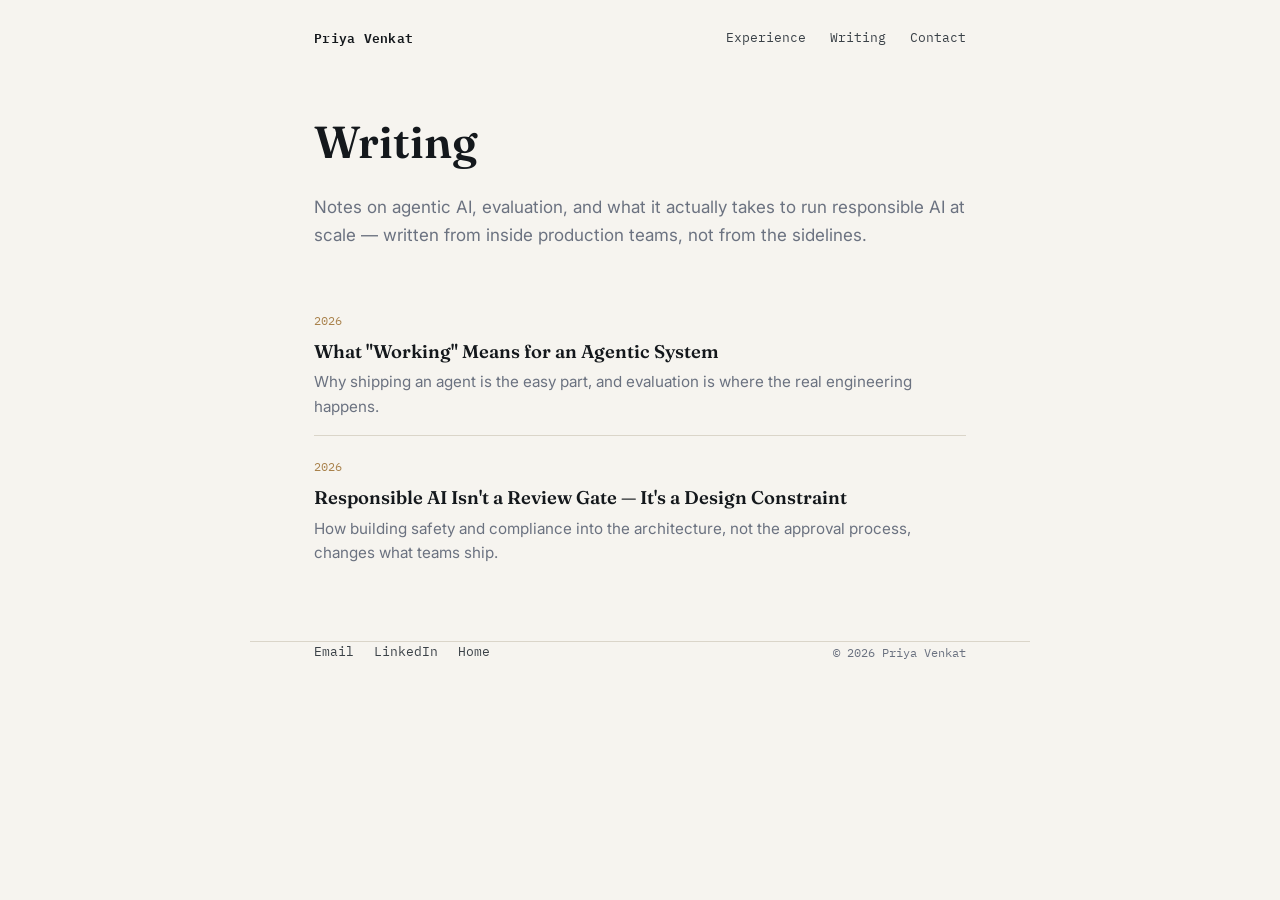
==== blog/index.html @ 78ccdc3c "Initial site" ====
<!DOCTYPE html>
<html lang="en">
<head>
<meta charset="UTF-8">
<meta name="viewport" content="width=device-width, initial-scale=1.0">
<title>Writing — Priya Venkat</title>
<meta name="description" content="Notes on agentic AI, evaluation, and responsible AI practice from Priya Venkat.">
<link rel="preconnect" href="https://fonts.googleapis.com">
<link rel="preconnect" href="https://fonts.gstatic.com" crossorigin>
<link href="https://fonts.googleapis.com/css2?family=Fraunces:opsz,wght@9..144,500;9..144,600&family=Inter:wght@400;500;600&family=IBM+Plex+Mono:wght@400;500&display=swap" rel="stylesheet">
<link rel="stylesheet" href="../css/style.css">
</head>
<body>

<nav class="site-nav">
  <a class="mark" href="/"><strong>Priya Venkat</strong></a>
  <div class="links">
    <a href="/#experience">Experience</a>
    <a href="/blog/">Writing</a>
    <a href="/#contact">Contact</a>
  </div>
</nav>

<main class="wrap">
  <section class="blog-hero">
    <h1>Writing</h1>
    <p>Notes on agentic AI, evaluation, and what it actually takes to run responsible AI at scale — written from inside production teams, not from the sidelines.</p>
  </section>

  <section class="post-list">
    <div class="writing-list">
      <a class="post-link" href="evaluating-agentic-systems.html">
        <span class="p-date">2026</span>
        <h3>What "Working" Means for an Agentic System</h3>
        <p>Why shipping an agent is the easy part, and evaluation is where the real engineering happens.</p>
      </a>
      <a class="post-link" href="responsible-ai-at-scale.html">
        <span class="p-date">2026</span>
        <h3>Responsible AI Isn't a Review Gate — It's a Design Constraint</h3>
        <p>How building safety and compliance into the architecture, not the approval process, changes what teams ship.</p>
      </a>
    </div>
  </section>
</main>

<footer class="wrap">
  <div class="foot-row">
    <div class="links">
      <a href="mailto:priyav.sub@gmail.com">Email</a>
      <a href="https://www.linkedin.com/in/priya26" target="_blank" rel="noopener">LinkedIn</a>
      <a href="/">Home</a>
    </div>
    <span class="copy">© 2026 Priya Venkat</span>
  </div>
</footer>

</body>
</html>
---- css/style.css ----
/* ==========================================================================
   Priya Venkat — personal site
   Design tokens
   ========================================================================== */

:root {
  --ink: #14181C;
  --ink-soft: #3A4147;
  --paper: #F6F4EF;
  --paper-raised: #FFFFFF;
  --ledger: #2F6F5E;
  --ledger-deep: #204F42;
  --brass: #A9824C;
  --line: #DAD5C9;
  --muted: #6B7280;

  --display: "Fraunces", Georgia, serif;
  --body: "Inter", -apple-system, BlinkMacSystemFont, "Segoe UI", sans-serif;
  --mono: "IBM Plex Mono", ui-monospace, Menlo, monospace;

  --max-w: 780px;
  --edge: clamp(24px, 6vw, 64px);
}

@media (prefers-color-scheme: dark) {
  /* Intentionally not auto-switching to dark mode — the ledger-on-paper
     concept depends on the warm paper ground. Kept light across devices. */
}

* { box-sizing: border-box; }

html {
  scroll-behavior: smooth;
}

@media (prefers-reduced-motion: reduce) {
  html { scroll-behavior: auto; }
  * { animation-duration: 0.001ms !important; transition-duration: 0.001ms !important; }
}

body {
  margin: 0;
  background: var(--paper);
  color: var(--ink);
  font-family: var(--body);
  font-size: 17px;
  line-height: 1.6;
  -webkit-font-smoothing: antialiased;
}

a {
  color: var(--ledger-deep);
  text-decoration-thickness: 1px;
  text-underline-offset: 3px;
}
a:hover { color: var(--brass); }

a:focus-visible,
button:focus-visible {
  outline: 2px solid var(--ledger);
  outline-offset: 3px;
}

img { max-width: 100%; display: block; }

.wrap {
  max-width: var(--max-w);
  margin: 0 auto;
  padding: 0 var(--edge);
}

/* ---------- Nav ---------- */

.site-nav {
  padding: 28px var(--edge) 0;
  max-width: var(--max-w);
  margin: 0 auto;
  display: flex;
  justify-content: space-between;
  align-items: center;
}

.site-nav .mark {
  font-family: var(--mono);
  font-size: 13px;
  letter-spacing: 0.02em;
  color: var(--muted);
  text-decoration: none;
}
.site-nav .mark strong { color: var(--ink); font-weight: 600; }

.site-nav .links {
  display: flex;
  gap: 24px;
  font-family: var(--mono);
  font-size: 13px;
}
.site-nav .links a {
  color: var(--ink-soft);
  text-decoration: none;
  border-bottom: 1px solid transparent;
}
.site-nav .links a:hover {
  color: var(--ledger-deep);
  border-bottom-color: var(--ledger);
}

/* ---------- Hero ---------- */

.hero {
  padding: 64px 0 40px;
}

.hero .eyebrow {
  font-family: var(--mono);
  font-size: 13px;
  color: var(--ledger-deep);
  letter-spacing: 0.04em;
  margin: 0 0 18px;
  display: flex;
  align-items: center;
  gap: 10px;
}
.hero .eyebrow::before {
  content: "";
  width: 22px;
  height: 1px;
  background: var(--brass);
  display: inline-block;
}

.hero h1 {
  font-family: var(--display);
  font-weight: 600;
  font-size: clamp(2.4rem, 6vw, 3.6rem);
  line-height: 1.05;
  letter-spacing: -0.01em;
  margin: 0 0 20px;
}

.hero .role {
  font-size: 1.15rem;
  color: var(--ink-soft);
  max-width: 60ch;
  margin: 0 0 28px;
}

.hero .portrait {
  float: right;
  width: 148px;
  height: 148px;
  border-radius: 4px;
  object-fit: cover;
  margin: 4px 0 20px 24px;
  border: 1px solid var(--line);
}

.hero .actions {
  display: flex;
  flex-wrap: wrap;
  gap: 14px;
  margin-top: 8px;
  clear: both;
}

.btn {
  font-family: var(--mono);
  font-size: 13px;
  display: inline-flex;
  align-items: center;
  gap: 8px;
  padding: 10px 16px;
  border: 1px solid var(--ink);
  border-radius: 3px;
  text-decoration: none;
  color: var(--ink);
  transition: background 0.15s ease, color 0.15s ease, border-color 0.15s ease;
}
.btn:hover {
  background: var(--ink);
  color: var(--paper);
}
.btn.primary {
  background: var(--ledger);
  border-color: var(--ledger);
  color: #fff;
}
.btn.primary:hover {
  background: var(--ledger-deep);
  border-color: var(--ledger-deep);
  color: #fff;
}

/* ---------- Section scaffolding ---------- */

section.block {
  padding: 52px 0;
  border-top: 1px solid var(--line);
}

.block h2 {
  font-family: var(--mono);
  font-size: 13px;
  text-transform: uppercase;
  letter-spacing: 0.08em;
  color: var(--muted);
  margin: 0 0 28px;
  display: flex;
  align-items: baseline;
  gap: 12px;
}
.block h2::after {
  content: "";
  flex: 1;
  height: 1px;
  background: var(--line);
}

.bio p { margin: 0 0 18px; color: var(--ink-soft); max-width: 68ch; }
.bio p:last-child { margin-bottom: 0; }

/* ---------- Ledger timeline (experience) ---------- */

.ledger {
  position: relative;
  padding-left: 0;
}

.entry {
  position: relative;
  padding: 0 0 34px 0;
  border-left: 1px solid var(--line);
  padding-left: 28px;
  margin-left: 4px;
}
.entry:last-child { padding-bottom: 0; }

.entry::before {
  content: "";
  position: absolute;
  left: -4.5px;
  top: 5px;
  width: 8px;
  height: 8px;
  background: var(--paper);
  border: 1.5px solid var(--ledger);
  border-radius: 50%;
}

.entry .row {
  display: flex;
  justify-content: space-between;
  align-items: baseline;
  flex-wrap: wrap;
  gap: 8px 20px;
}

.entry .date {
  font-family: var(--mono);
  font-size: 12.5px;
  color: var(--brass);
  white-space: nowrap;
}

.entry h3 {
  font-family: var(--display);
  font-size: 1.15rem;
  font-weight: 600;
  margin: 2px 0 2px;
}

.entry .org {
  color: var(--muted);
  font-size: 0.95rem;
  margin: 0 0 10px;
}

.entry ul {
  margin: 8px 0 0;
  padding-left: 18px;
  color: var(--ink-soft);
}
.entry li { margin-bottom: 8px; }
.entry li:last-child { margin-bottom: 0; }

.entry .impact {
  font-family: var(--mono);
  font-size: 12px;
  color: var(--ledger-deep);
  background: rgba(47, 111, 94, 0.08);
  border: 1px solid rgba(47, 111, 94, 0.25);
  padding: 2px 8px;
  border-radius: 3px;
  white-space: nowrap;
}

/* ---------- Skills ---------- */

.skill-groups {
  display: grid;
  gap: 18px;
}

.skill-group .label {
  font-family: var(--mono);
  font-size: 12px;
  color: var(--muted);
  margin-bottom: 8px;
}

.tags {
  display: flex;
  flex-wrap: wrap;
  gap: 8px;
}

.tag {
  font-family: var(--mono);
  font-size: 12.5px;
  padding: 5px 10px;
  border: 1px solid var(--line);
  border-radius: 3px;
  color: var(--ink-soft);
  background: var(--paper-raised);
}

/* ---------- Education ---------- */

.edu-entry {
  margin-bottom: 18px;
}
.edu-entry:last-child { margin-bottom: 0; }
.edu-entry .row {
  display: flex;
  justify-content: space-between;
  gap: 12px;
  flex-wrap: wrap;
}
.edu-entry h3 {
  font-family: var(--display);
  font-size: 1.05rem;
  margin: 0 0 3px;
  font-weight: 600;
}
.edu-entry .org { color: var(--muted); font-size: 0.95rem; margin: 0; }
.edu-entry .date { font-family: var(--mono); font-size: 12.5px; color: var(--brass); }

/* ---------- Writing teaser ---------- */

.writing-list a.post-link {
  display: block;
  padding: 16px 0;
  border-bottom: 1px solid var(--line);
  text-decoration: none;
  color: var(--ink);
}
.writing-list a.post-link:first-child { padding-top: 0; }
.writing-list a.post-link:last-child { border-bottom: none; }

.post-link .p-date {
  font-family: var(--mono);
  font-size: 12px;
  color: var(--brass);
}
.post-link h3 {
  font-family: var(--display);
  font-size: 1.15rem;
  margin: 4px 0 4px;
  font-weight: 600;
  transition: color 0.15s ease;
}
.post-link:hover h3 { color: var(--ledger-deep); }
.post-link p {
  color: var(--muted);
  margin: 0;
  font-size: 0.95rem;
}

/* ---------- Footer ---------- */

footer {
  padding: 44px 0 60px;
  border-top: 1px solid var(--line);
  margin-top: 12px;
}
footer .foot-row {
  display: flex;
  justify-content: space-between;
  align-items: center;
  flex-wrap: wrap;
  gap: 14px;
}
footer .links {
  display: flex;
  gap: 20px;
  font-family: var(--mono);
  font-size: 13px;
}
footer .links a { text-decoration: none; color: var(--ink-soft); }
footer .links a:hover { color: var(--ledger-deep); }
footer .copy {
  font-family: var(--mono);
  font-size: 12px;
  color: var(--muted);
}

/* ---------- Blog index ---------- */

.blog-hero {
  padding: 56px 0 20px;
}
.blog-hero h1 {
  font-family: var(--display);
  font-size: clamp(2rem, 5vw, 2.8rem);
  margin: 0 0 12px;
  font-weight: 600;
}
.blog-hero p { color: var(--muted); max-width: 60ch; }

.post-list { padding: 20px 0 60px; }

/* ---------- Blog post ---------- */

.post-header {
  padding: 56px 0 8px;
}
.post-header .p-date {
  font-family: var(--mono);
  font-size: 13px;
  color: var(--brass);
}
.post-header h1 {
  font-family: var(--display);
  font-size: clamp(1.8rem, 5vw, 2.6rem);
  line-height: 1.15;
  margin: 12px 0 8px;
  font-weight: 600;
}
.post-header .dek {
  color: var(--ink-soft);
  font-size: 1.05rem;
  max-width: 60ch;
}

.post-body {
  padding: 20px 0 60px;
  max-width: var(--max-w);
}
.post-body p { margin: 0 0 20px; color: var(--ink-soft); }
.post-body h2 {
  font-family: var(--display);
  font-size: 1.4rem;
  margin: 36px 0 14px;
  font-weight: 600;
  color: var(--ink);
}
.post-body ul { color: var(--ink-soft); padding-left: 22px; }
.post-body li { margin-bottom: 10px; }
.post-body blockquote {
  margin: 28px 0;
  padding: 4px 0 4px 20px;
  border-left: 2px solid var(--ledger);
  color: var(--ink-soft);
  font-style: italic;
}

.back-link {
  font-family: var(--mono);
  font-size: 13px;
  text-decoration: none;
  display: inline-block;
  margin-top: 8px;
}

/* ---------- Responsive ---------- */

@media (max-width: 560px) {
  .hero .portrait {
    float: none;
    width: 108px;
    height: 108px;
    margin: 0 0 20px;
  }
  .entry .row { flex-direction: column; align-items: flex-start; }
  .edu-entry .row { flex-direction: column; }
}
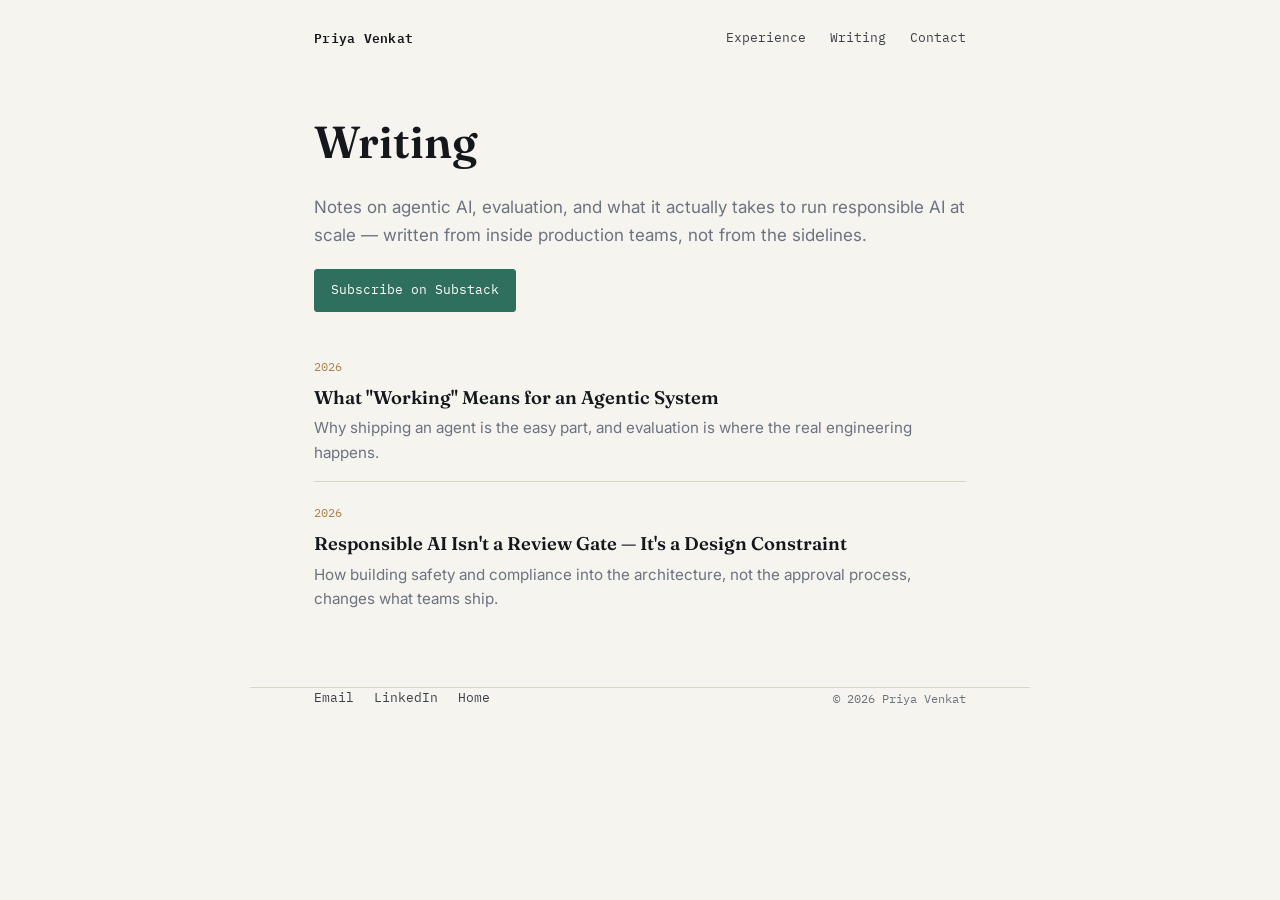
==== commit 44f1230d: "Add Substack subscribe link" ====
--- a/blog/index.html
+++ b/blog/index.html
@@ -25,6 +25,9 @@
   <section class="blog-hero">
     <h1>Writing</h1>
     <p>Notes on agentic AI, evaluation, and what it actually takes to run responsible AI at scale — written from inside production teams, not from the sidelines.</p>
+    <div class="actions" style="margin-top: 20px;">
+      <a class="btn primary" href="https://priyavenkatai.substack.com" target="_blank" rel="noopener">Subscribe on Substack</a>
+    </div>
   </section>
 
   <section class="post-list">
